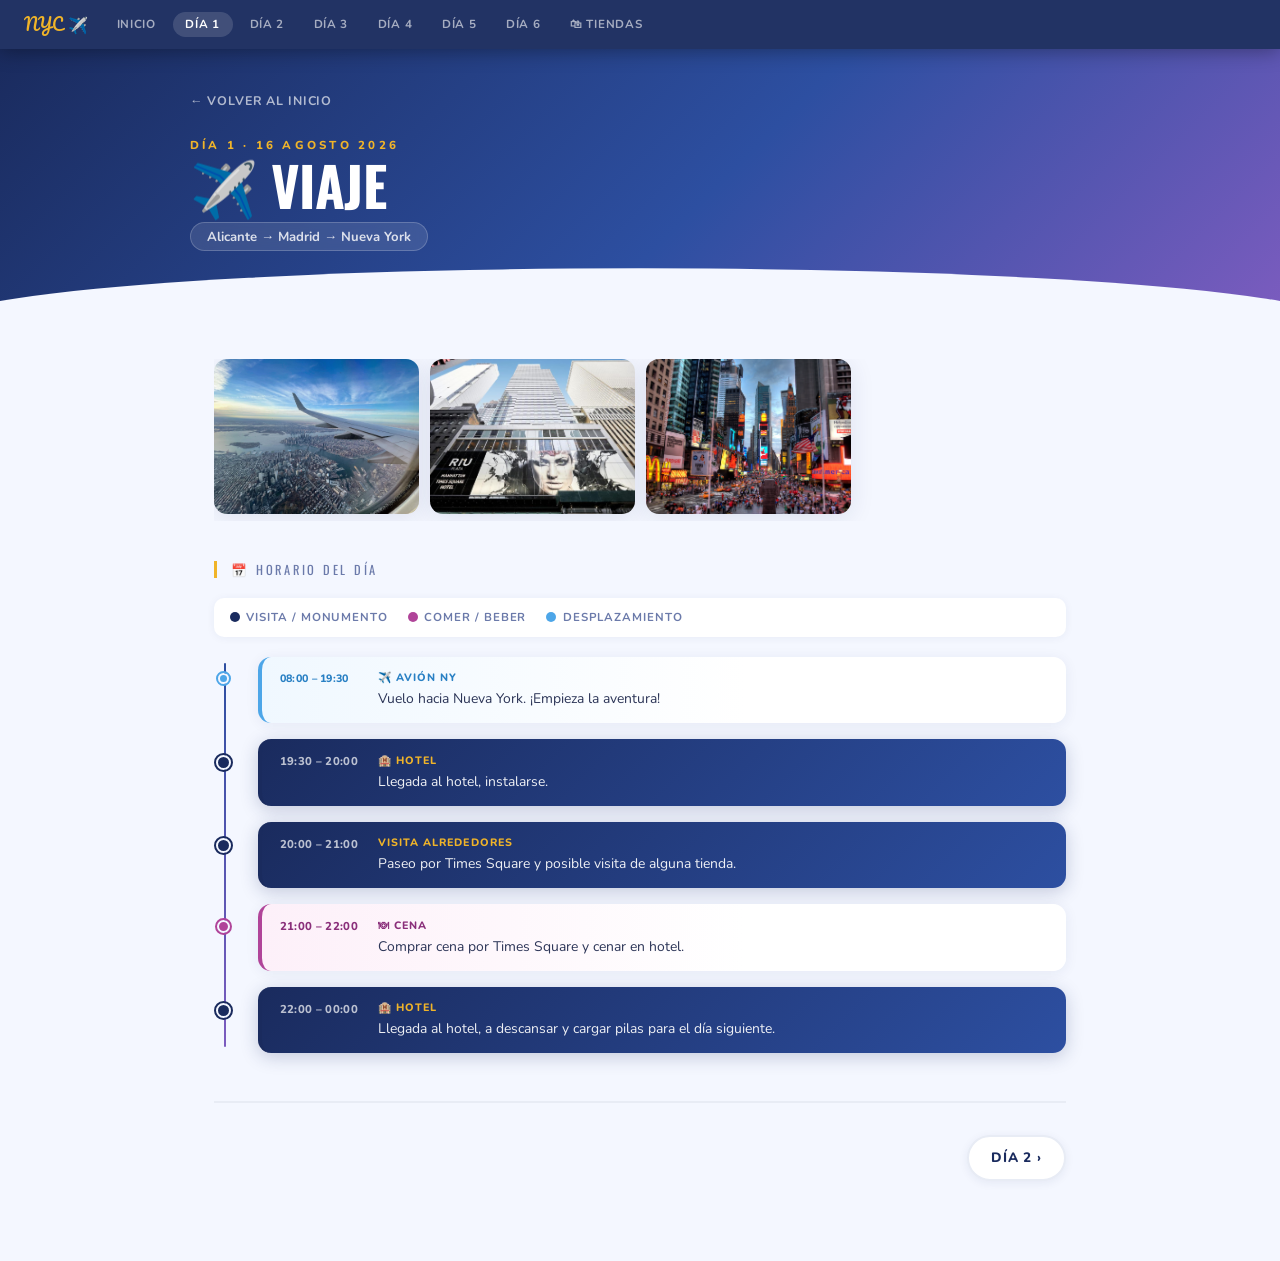
==== days/dia1.html @ d0b4cda3 "Add files via upload" ====
<!DOCTYPE html>
<html lang="es">
<head>
  <meta charset="UTF-8" /><meta name="viewport" content="width=device-width, initial-scale=1.0" />
  <title>Día 1 – Viaje | NYC 2026</title>
  <link rel="stylesheet" href="../css/style.css" />
</head>
<body>
  <nav class="site-nav">
    <span class="nav-logo">NYC ✈️</span>
    <a href="../index.html" class="nav-link">Inicio</a>
    <a href="dia1.html" class="nav-link active">Día 1</a>
    <a href="dia2.html" class="nav-link">Día 2</a>
    <a href="dia3.html" class="nav-link">Día 3</a>
    <a href="dia4.html" class="nav-link">Día 4</a>
    <a href="dia5.html" class="nav-link">Día 5</a>
    <a href="dia6.html" class="nav-link">Día 6</a>
    <a href="tiendas.html" class="nav-link">🛍 Tiendas</a>
  </nav>

  <header class="page-header">
    <div class="page-header-inner">
      <a href="../index.html" class="back-btn">← Volver al inicio</a>
      <p class="page-eyebrow">Día 1 · 16 Agosto 2026</p>
      <h1 class="page-title">✈️ Viaje</h1>
      <span class="page-date-badge">Alicante → Madrid → Nueva York</span>
    </div>
  </header>

  <main class="day-content">
    <div class="photo-gallery">
      <img src="../src/vuelo.jpeg" alt="NYC skyline" />
      <img src="../src/hotel.jpg" alt="Hotel" />
      <img src="../src/timessquare.jpg" alt="Times Square noche" />
    </div>

    <section class="timeline-section">
      <p class="timeline-heading">📅 Horario del día</p>
    <!-- Legend -->
    <div class="timeline-legend">
      <div class="legend-item"><div class="legend-dot" style="background:#1a2b5e"></div>Visita / Monumento</div>
      <div class="legend-item"><div class="legend-dot" style="background:#b04499"></div>Comer / Beber</div>
      <div class="legend-item"><div class="legend-dot" style="background:#4da6e8"></div>Desplazamiento</div>
    </div>
      <div class="timeline">

        <div class="timeline-item ev-transport">
          <div class="timeline-dot"></div>
          <div class="timeline-card">
            <div class="timeline-time">08:00 – 19:30</div>
            <div>
              <div class="timeline-label">✈️ Avión NY</div>
              <div class="timeline-desc">Vuelo hacia Nueva York. ¡Empieza la aventura!</div>
            </div>
          </div>
        </div>

        <div class="timeline-item ev-visit">
          <div class="timeline-dot"></div>
          <div class="timeline-card">
            <div class="timeline-time">19:30 – 20:00</div>
            <div>
              <div class="timeline-label">🏨 Hotel</div>
              <div class="timeline-desc">Llegada al hotel, instalarse.</div>
            </div>
          </div>
        </div>

        <div class="timeline-item ev-visit">
          <div class="timeline-dot"></div>
          <div class="timeline-card">
            <div class="timeline-time">20:00 – 21:00</div>
            <div>
              <div class="timeline-label">Visita alrededores</div>
              <div class="timeline-desc">Paseo por Times Square y posible visita de alguna tienda.</div>
            </div>
          </div>
        </div>

        <div class="timeline-item ev-food">
          <div class="timeline-dot"></div>
          <div class="timeline-card">
            <div class="timeline-time">21:00 – 22:00</div>
            <div>
              <div class="timeline-label">🍽 Cena</div>
              <div class="timeline-desc">Comprar cena por Times Square y cenar en hotel.</div>
            </div>
          </div>
        </div>

        <div class="timeline-item ev-visit">
          <div class="timeline-dot"></div>
          <div class="timeline-card">
            <div class="timeline-time">22:00 – 00:00</div>
            <div>
              <div class="timeline-label">🏨 Hotel</div>
              <div class="timeline-desc">Llegada al hotel, a descansar y cargar pilas para el día siguiente.</div>
            </div>
          </div>
        </div>

      </div>
    </section>

    <div class="day-nav-arrows">
      <span class="day-nav-btn day-nav-prev day-nav-disabled"></span>
      <a href="dia2.html" class="day-nav-btn day-nav-next">Día 2 ›</a>
    </div>
  </main>
  <script src="../js/lightbox.js"></script>
</body>
</html>
---- css/style.css ----
/* ============================
   VARIABLES & BASE
   ============================ */
@import url('https://fonts.googleapis.com/css2?family=Pacifico&family=Nunito:wght@400;600;700;800&family=Oswald:wght@600;700&display=swap');

:root {
  --navy:   #1a2b5e;
  --blue:   #2d4fa1;
  --purple: #7c5cbf;
  --pink:   #d63f8c;
  --gold:   #f0b429;
  --light:  #f4f7ff;
  --white:  #ffffff;
  --gray:   #e8ecf5;
  --text:   #2c3557;
  --muted:  #6b7aaa;
  --shadow: 0 4px 24px rgba(26,43,94,0.10);
  --radius: 18px;

  /* Timeline geometry — change these two to reposition everything at once */
  --tl-gutter: 2.75rem;   /* left padding of .timeline  */
  --tl-line-x: 0.6rem;    /* left of the vertical line inside .timeline  */
  --tl-dot-size: 13px;
}

*, *::before, *::after { box-sizing: border-box; margin: 0; padding: 0; }
html  { scroll-behavior: smooth; }
body  {
  font-family: 'Nunito', sans-serif;
  background: var(--light);
  color: var(--text);
  min-height: 100vh;
}
a { text-decoration: none; color: inherit; }
img { display: block; }

/* ============================
   NAV
   ============================ */
.site-nav {
  position: sticky;
  top: 0;
  z-index: 100;
  background: rgba(26,43,94,0.96);
  backdrop-filter: blur(14px);
  -webkit-backdrop-filter: blur(14px);
  padding: 0.65rem 1.5rem;
  display: flex;
  align-items: center;
  gap: 0.25rem;
  overflow-x: auto;
  scrollbar-width: none;
  box-shadow: 0 2px 20px rgba(0,0,0,0.35);
}
.site-nav::-webkit-scrollbar { display: none; }

.nav-logo {
  font-family: 'Pacifico', cursive;
  color: var(--gold);
  font-size: 1rem;
  margin-right: 0.75rem;
  white-space: nowrap;
  flex-shrink: 0;
  letter-spacing: 0.01em;
}

.nav-link {
  color: rgba(255,255,255,0.6);
  font-size: 0.73rem;
  font-weight: 700;
  letter-spacing: 0.06em;
  text-transform: uppercase;
  padding: 0.3rem 0.8rem;
  border-radius: 100px;
  transition: color 0.18s, background 0.18s;
  white-space: nowrap;
  flex-shrink: 0;
}
.nav-link:hover  { color: rgba(255,255,255,0.9); background: rgba(255,255,255,0.09); }
.nav-link.active { color: #fff; background: rgba(255,255,255,0.14); }

/* ============================
   HERO
   ============================ */
.hero {
  position: relative;
  min-height: 100vh;
  display: flex;
  flex-direction: column;
  align-items: center;
  justify-content: center;
  background: linear-gradient(160deg,#0f1b3d 0%,#1a2b5e 40%,#2d1b5e 70%,#1a0a2e 100%);
  overflow: hidden;
  padding: 2rem;
}

.hero-skyline {
  position: absolute;
  inset: auto 0 0;
  height: 48%;
  background: url('https://images.unsplash.com/photo-1534430480872-3498386e7856?w=1800&q=80')
              center bottom / cover no-repeat;
  opacity: 0.32;
  mask-image: linear-gradient(to top, black 30%, transparent 100%);
  -webkit-mask-image: linear-gradient(to top, black 30%, transparent 100%);
}

.hero-stars {
  position: absolute;
  inset: 0;
  background-image:
    radial-gradient(1.5px 1.5px at 18% 14%, #fff 0%, transparent 100%),
    radial-gradient(1px   1px   at 53% 22%, #fff 0%, transparent 100%),
    radial-gradient(1.5px 1.5px at 78% 9%,  #fff 0%, transparent 100%),
    radial-gradient(1px   1px   at 33% 38%, rgba(255,255,255,.55) 0%, transparent 100%),
    radial-gradient(2px   2px   at 68% 28%, rgba(255,255,255,.75) 0%, transparent 100%),
    radial-gradient(1px   1px   at 88% 48%, rgba(255,255,255,.45) 0%, transparent 100%),
    radial-gradient(1px   1px   at  9% 58%, rgba(255,255,255,.38) 0%, transparent 100%);
  pointer-events: none;
}

.hero-content {
  position: relative;
  z-index: 2;
  text-align: center;
  max-width: 820px;
}

.hero-eyebrow {
  font-size: 0.8rem;
  font-weight: 700;
  letter-spacing: 0.28em;
  text-transform: uppercase;
  color: var(--gold);
  margin-bottom: 0.5rem;
  opacity: 0.9;
}

.hero-subtitle {
  font-family: 'Pacifico', cursive;
  font-size: clamp(1.1rem, 2.8vw, 1.7rem);
  color: rgba(255,255,255,0.65);
  margin-bottom: 0.2rem;
}

.hero-title {
  font-family: 'Oswald', sans-serif;
  font-size: clamp(3.5rem, 11vw, 7.5rem);
  font-weight: 700;
  color: var(--white);
  line-height: 0.88;
  letter-spacing: -0.02em;
  text-transform: uppercase;
  text-shadow: 0 0 80px rgba(124,92,191,0.45);
}
.hero-title span { color: var(--gold); display: block; }

.hero-dates {
  margin-top: 1.75rem;
  display: inline-flex;
  align-items: center;
  gap: 0.8rem;
  background: rgba(255,255,255,0.08);
  border: 1px solid rgba(255,255,255,0.16);
  border-radius: 100px;
  padding: 0.5rem 1.6rem;
  color: rgba(255,255,255,0.8);
  font-size: 0.92rem;
  font-weight: 600;
  backdrop-filter: blur(10px);
}
.hero-dates .dot { width: 5px; height: 5px; border-radius: 50%; background: var(--gold); flex-shrink:0; }

.hero-scroll-hint {
  margin-top: 2.25rem;
  color: rgba(255,255,255,0.35);
  font-size: 0.75rem;
  letter-spacing: 0.18em;
  text-transform: uppercase;
  animation: bounce 2.2s ease-in-out infinite;
}
@keyframes bounce {
  0%,100% { transform: translateY(0); }
  50%      { transform: translateY(7px); }
}

/* ============================
   DAY CARDS GRID
   ============================ */
.days-section {
  padding: 4rem 1.75rem 5rem;
  max-width: 1120px;
  margin: 0 auto;
}

.section-title {
  font-family: 'Oswald', sans-serif;
  font-size: 1rem;
  letter-spacing: 0.22em;
  text-transform: uppercase;
  color: var(--muted);
  text-align: center;
  margin-bottom: 2.5rem;
}

.days-grid {
  display: grid;
  grid-template-columns: repeat(3, 1fr);
  gap: 1.5rem;
}
/* Shops card spans full row */
.day-card.shops-card {
  grid-column: 1 / -1;
  display: grid;
  grid-template-columns: 320px 1fr;
}
.day-card.shops-card .day-card-img {
  height: 100%;
  min-height: 160px;
}
.day-card.shops-card .day-card-body {
  display: flex;
  align-items: center;
  gap: 2rem;
  padding: 1.5rem 2rem;
}
.day-card.shops-card .day-card-title {
  font-size: 1.6rem;
}
.day-card.shops-card .day-card-date {
  font-size: 0.9rem;
}

.day-card {
  background: var(--white);
  border-radius: var(--radius);
  overflow: hidden;
  box-shadow: var(--shadow);
  transition: transform 0.22s, box-shadow 0.22s;
  cursor: pointer;
  display: block;
}
.day-card:hover {
  transform: translateY(-5px);
  box-shadow: 0 14px 44px rgba(26,43,94,0.17);
}

.day-card-img {
  width: 100%;
  height: 185px;
  object-fit: cover;
}

.day-card-body { padding: 1.2rem 1.4rem 1.4rem; }

.day-card-num {
  font-size: 0.68rem;
  font-weight: 800;
  letter-spacing: 0.22em;
  text-transform: uppercase;
  color: var(--purple);
  margin-bottom: 0.2rem;
}

.day-card-title {
  font-family: 'Oswald', sans-serif;
  font-size: 1.25rem;
  font-weight: 700;
  color: var(--navy);
  text-transform: uppercase;
  line-height: 1.1;
  margin-bottom: 0.35rem;
}

.day-card-date {
  font-size: 0.8rem;
  color: var(--muted);
  font-weight: 600;
}

.day-card-arrow {
  display: flex;
  justify-content: flex-end;
  margin-top: 1rem;
}
.day-card-arrow span {
  background: var(--navy);
  color: #fff;
  border-radius: 50%;
  width: 30px;
  height: 30px;
  display: flex;
  align-items: center;
  justify-content: center;
  font-size: 0.95rem;
  transition: background 0.18s;
}
.day-card:hover .day-card-arrow span { background: var(--purple); }

/* Shops card accent */
.day-card.shops-card .day-card-num           { color: var(--pink); }
.day-card.shops-card .day-card-title         { color: var(--pink); }
.day-card.shops-card .day-card-arrow span    { background: var(--pink); }
.day-card.shops-card:hover .day-card-arrow span { background: #b02070; }

/* ============================
   PAGE HEADER (inner pages)
   ============================ */
.page-header {
  background: linear-gradient(135deg, var(--navy) 0%, var(--blue) 55%, var(--purple) 100%);
  padding: 2.5rem 2rem 4.5rem;
  position: relative;
  overflow: hidden;
}
/* Curved bottom wave */
.page-header::after {
  content: '';
  position: absolute;
  bottom: -1px;
  left: 0;
  width: 100%;
  height: 56px;
  background: var(--light);
  clip-path: ellipse(55% 100% at 50% 100%);
}

.page-header-inner {
  max-width: 900px;
  margin: 0 auto;
  position: relative;
  z-index: 1;
}

.back-btn {
  display: inline-flex;
  align-items: center;
  gap: 0.35rem;
  color: rgba(255,255,255,0.65);
  font-size: 0.78rem;
  font-weight: 700;
  letter-spacing: 0.07em;
  text-transform: uppercase;
  margin-bottom: 1.75rem;
  transition: color 0.18s;
}
.back-btn:hover { color: #fff; }

.page-eyebrow {
  font-size: 0.72rem;
  font-weight: 800;
  letter-spacing: 0.28em;
  text-transform: uppercase;
  color: var(--gold);
  margin-bottom: 0.35rem;
}

.page-title {
  font-family: 'Oswald', sans-serif;
  font-size: clamp(2rem, 6vw, 3.4rem);
  font-weight: 700;
  color: #fff;
  text-transform: uppercase;
  line-height: 1;
  letter-spacing: -0.01em;
  margin-bottom: 0.6rem;
}

.page-date-badge {
  display: inline-block;
  background: rgba(255,255,255,0.11);
  border: 1px solid rgba(255,255,255,0.2);
  border-radius: 100px;
  padding: 0.28rem 1rem;
  font-size: 0.82rem;
  font-weight: 700;
  color: rgba(255,255,255,0.82);
  backdrop-filter: blur(8px);
}

/* Shops variant header */
.shops-header {
  background: linear-gradient(135deg,#2d0a3e 0%,#5c1a7a 45%,#d63f8c 100%);
}
.shops-header .page-eyebrow { color: #ffda6a; }

/* ============================
   MAIN CONTENT AREA
   ============================ */
.day-content {
  max-width: 900px;
  margin: 0 auto;
  padding: 2.25rem 1.5rem 5rem;
}

/* ============================
   PHOTO GALLERY
   ============================ */
.photo-gallery {
  display: flex;
  gap: 0.7rem;
  margin-bottom: 2.5rem;
  overflow-x: auto;
  padding-bottom: 0.4rem;
  scrollbar-width: thin;
  scrollbar-color: var(--gray) transparent;
}
.photo-gallery::-webkit-scrollbar       { height: 4px; }
.photo-gallery::-webkit-scrollbar-track { background: transparent; }
.photo-gallery::-webkit-scrollbar-thumb { background: var(--gray); border-radius: 2px; }

.photo-gallery img {
  height: 155px;
  width: 205px;
  object-fit: cover;
  border-radius: 13px;
  flex-shrink: 0;
  box-shadow: var(--shadow);
  cursor: zoom-in;
  transition: transform 0.2s, box-shadow 0.2s;
}
.photo-gallery img:hover {
  transform: scale(1.03);
  box-shadow: 0 8px 30px rgba(26,43,94,0.18);
}

/* ── Lightbox ── */
.lightbox-overlay {
  display: none;
  position: fixed;
  inset: 0;
  z-index: 9999;
  background: rgba(5,10,30,0.92);
  align-items: center;
  justify-content: center;
  cursor: zoom-out;
  backdrop-filter: blur(6px);
}
.lightbox-overlay.open { display: flex; }
/* inner wrapper: image + arrows overlaid on top of it */
.lightbox-inner {
  position: relative;
  display: inline-flex;
  align-items: center;
  justify-content: center;
  cursor: default;
  max-width: calc(100vw - 2rem);
  max-height: 88vh;
}
.lightbox-inner img {
  display: block;
  max-width: calc(100vw - 140px);
  max-height: 88vh;
  border-radius: 14px;
  box-shadow: 0 24px 80px rgba(0,0,0,0.6);
  cursor: default;
  animation: lbIn 0.22s ease;
}
@keyframes lbIn {
  from { opacity: 0; transform: scale(0.92); }
  to   { opacity: 1; transform: scale(1); }
}
.lightbox-close {
  position: fixed;
  top: 1.25rem;
  right: 1.5rem;
  color: rgba(255,255,255,0.7);
  font-size: 2rem;
  cursor: pointer;
  line-height: 1;
  transition: color 0.15s;
  z-index: 10000;
}
.lightbox-close:hover { color: #fff; }

/* ============================
   TIMELINE  — fixed alignment
   ============================ */
.timeline-section { margin-bottom: 2.5rem; }

.timeline-heading {
  font-family: 'Oswald', sans-serif;
  font-size: 0.78rem;
  letter-spacing: 0.22em;
  text-transform: uppercase;
  color: var(--muted);
  margin-bottom: 1.25rem;
  padding-left: 0.9rem;
  border-left: 3px solid var(--gold);
  line-height: 1.4;
}

/*
  Layout:
    |<--- var(--tl-gutter) --->|  card content
    |  line at var(--tl-line-x) |
    dot centered ON the line
*/
.timeline {
  position: relative;
  padding-left: var(--tl-gutter);
}

/* Vertical line */
.timeline::before {
  content: '';
  position: absolute;
  left: var(--tl-line-x);
  top: calc(var(--tl-dot-size) / 2);      /* start at centre of first dot */
  bottom: calc(var(--tl-dot-size) / 2);   /* end at centre of last dot   */
  width: 2px;
  background: linear-gradient(to bottom, var(--blue), var(--purple));
  border-radius: 2px;
}

.timeline-item {
  position: relative;
  margin-bottom: 1rem;
}
.timeline-item:last-child { margin-bottom: 0; }

/* Dot — horizontally centred on the line */
.timeline-dot {
  position: absolute;
  /* left: line_x - dot_size/2  so the dot centre = line centre */
  left: calc(var(--tl-line-x) - (var(--tl-dot-size) / 2) - var(--tl-gutter));
  top: 1rem;    /* vertical align roughly with first line of card text */
  width:  var(--tl-dot-size);
  height: var(--tl-dot-size);
  border-radius: 50%;
  background: var(--blue);
  border: 2.5px solid var(--light);
  outline: 2px solid var(--blue);
  transition: background 0.18s, outline-color 0.18s;
  flex-shrink: 0;
}
.timeline-item:hover .timeline-dot {
  background: var(--purple);
  outline-color: var(--purple);
}

/* Card */
.timeline-card {
  background: var(--white);
  border-radius: 13px;
  padding: 0.85rem 1.1rem;
  box-shadow: 0 2px 14px rgba(26,43,94,0.07);
  display: flex;
  gap: 1rem;
  align-items: flex-start;
  transition: box-shadow 0.18s;
  border-left: 4px solid transparent;
}
.timeline-card:hover { box-shadow: 0 5px 22px rgba(26,43,94,0.13); }

/* ── Event type: VISIT (monument) — inverted: dark bg, white text ── */
.timeline-item.ev-visit .timeline-card {
  border-left-color: #1a2b5e;
  background: linear-gradient(135deg, #1a2b5e 0%, #2d4fa1 100%);
  box-shadow: 0 4px 18px rgba(26,43,94,0.22);
}
.timeline-item.ev-visit .timeline-card:hover {
  box-shadow: 0 6px 28px rgba(26,43,94,0.35);
}
.timeline-item.ev-visit .timeline-dot {
  background: #1a2b5e;
  outline-color: #1a2b5e;
  border-color: var(--light);
  width: 15px;
  height: 15px;
  left: calc(var(--tl-line-x) - 7.5px - var(--tl-gutter));
}
.timeline-item.ev-visit .timeline-label { color: #f0b429; }
.timeline-item.ev-visit .timeline-time  { color: rgba(255,255,255,0.7); }
.timeline-item.ev-visit .timeline-desc  { color: rgba(255,255,255,0.92); }

/* ── Event type: FOOD (eat, drink) — pink-purple mix ── */
.timeline-item.ev-food .timeline-card {
  border-left-color: #b04499;
  background: linear-gradient(to right, #fdf0f9, var(--white) 60%);
}
.timeline-item.ev-food .timeline-dot {
  background: #b04499;
  outline-color: #b04499;
}
.timeline-item.ev-food .timeline-label { color: #8a2f7a; }
.timeline-item.ev-food .timeline-time  { color: #8a2f7a; }

/* ── Event type: TRANSPORT (walk, metro, ferry) — light blue ── */
.timeline-item.ev-transport .timeline-card {
  border-left-color: #4da6e8;
  background: linear-gradient(to right, #f0f8ff, var(--white) 60%);
}
.timeline-item.ev-transport .timeline-dot {
  background: #4da6e8;
  outline-color: #4da6e8;
  width: 11px;
  height: 11px;
  left: calc(var(--tl-line-x) - 5.5px - var(--tl-gutter));
}
.timeline-item.ev-transport .timeline-label { color: #2980c4; }
.timeline-item.ev-transport .timeline-time  { color: #2980c4; font-size: 0.67rem; }

/* Legend */
.timeline-legend {
  display: flex;
  gap: 1.25rem;
  flex-wrap: wrap;
  margin-bottom: 1.25rem;
  padding: 0.7rem 1rem;
  background: var(--white);
  border-radius: 10px;
  box-shadow: 0 1px 8px rgba(26,43,94,0.06);
}
.legend-item {
  display: flex;
  align-items: center;
  gap: 0.4rem;
  font-size: 0.72rem;
  font-weight: 700;
  color: var(--muted);
  text-transform: uppercase;
  letter-spacing: 0.08em;
}
.legend-dot {
  width: 10px;
  height: 10px;
  border-radius: 50%;
  flex-shrink: 0;
}

.timeline-time {
  min-width: 82px;
  font-size: 0.71rem;
  font-weight: 800;
  color: var(--blue);
  letter-spacing: 0.03em;
  line-height: 1.35;
  padding-top: 0.1rem;
  flex-shrink: 0;
}

.timeline-label {
  font-size: 0.67rem;
  font-weight: 800;
  text-transform: uppercase;
  letter-spacing: 0.1em;
  color: var(--purple);
  margin-bottom: 0.2rem;
}

.timeline-desc {
  font-size: 0.87rem;
  color: var(--text);
  line-height: 1.52;
}

@keyframes fadeSlide {
  from { opacity: 0; transform: translateX(-6px); }
  to   { opacity: 1; transform: translateX(0); }
}
.timeline-item { animation: fadeSlide 0.35s ease both; }

/* ============================
   MAPS SECTION
   ============================ */
.maps-section {
  background: var(--white);
  border-radius: var(--radius);
  padding: 1.4rem 1.5rem;
  margin-bottom: 2.5rem;
  box-shadow: var(--shadow);
  border-left: 4px solid var(--blue);
}

.maps-section h3 {
  font-family: 'Oswald', sans-serif;
  font-size: 0.82rem;
  letter-spacing: 0.2em;
  text-transform: uppercase;
  color: var(--navy);
  margin-bottom: 0.8rem;
  display: flex;
  align-items: center;
  gap: 0.5rem;
}

.maps-link-placeholder {
  display: flex;
  align-items: center;
  gap: 0.75rem;
  padding: 0.75rem 1rem;
  background: var(--gray);
  border-radius: 10px;
  font-size: 0.83rem;
  color: var(--muted);
  font-style: italic;
  line-height: 1.4;
}

.maps-link-btn {
  display: inline-flex;
  align-items: center;
  gap: 0.45rem;
  padding: 0.55rem 1.2rem;
  background: var(--blue);
  color: #fff;
  border-radius: 100px;
  font-size: 0.83rem;
  font-weight: 700;
  transition: background 0.18s, transform 0.18s;
}
.maps-link-btn:hover { background: var(--navy); transform: translateY(-1px); }

.maps-img-placeholder {
  margin-top: 0.8rem;
  width: 100%;
  height: 155px;
  background: var(--gray);
  border-radius: 10px;
  display: flex;
  align-items: center;
  justify-content: center;
  color: var(--muted);
  font-size: 0.8rem;
  font-style: italic;
  border: 2px dashed #c4cde8;
}

/* ============================
   SHOPS PAGE
   ============================ */
.shops-progress {
  background: var(--white);
  border-radius: var(--radius);
  padding: 1.15rem 1.5rem;
  margin-bottom: 1.75rem;
  box-shadow: var(--shadow);
  display: flex;
  align-items: center;
  gap: 1.25rem;
}

.shops-progress-label {
  font-size: 0.78rem;
  font-weight: 700;
  color: var(--muted);
  text-transform: uppercase;
  letter-spacing: 0.1em;
  white-space: nowrap;
}

.progress-bar-wrap {
  flex: 1;
  height: 9px;
  background: var(--gray);
  border-radius: 100px;
  overflow: hidden;
}

.progress-bar {
  height: 100%;
  background: linear-gradient(to right, var(--purple), var(--pink));
  border-radius: 100px;
  transition: width 0.4s ease;
  min-width: 0;
}

.shops-progress-count {
  font-size: 1.15rem;
  font-weight: 800;
  color: var(--purple);
  white-space: nowrap;
}

.reset-btn {
  background: none;
  border: 1.5px solid var(--gray);
  border-radius: 100px;
  padding: 0.3rem 0.9rem;
  font-size: 0.72rem;
  font-weight: 700;
  color: var(--muted);
  cursor: pointer;
  transition: border-color 0.18s, color 0.18s;
  font-family: 'Nunito', sans-serif;
  white-space: nowrap;
}
.reset-btn:hover { border-color: var(--pink); color: var(--pink); }

.shops-grid {
  display: grid;
  grid-template-columns: repeat(auto-fill, minmax(300px, 1fr));
  gap: 1.1rem;
}

.shop-card {
  background: var(--white);
  border-radius: var(--radius);
  padding: 1.15rem 1.35rem;
  box-shadow: var(--shadow);
  display: flex;
  gap: 0.9rem;
  align-items: flex-start;
  transition: box-shadow 0.2s, transform 0.2s;
  border-left: 4px solid transparent;
}
.shop-card:hover { transform: translateY(-2px); box-shadow: 0 8px 32px rgba(26,43,94,0.13); }
.shop-card.visited {
  background: linear-gradient(135deg,#f0f7ff,#f7f0ff);
  border-left-color: var(--purple);
}

/* Custom checkbox */
.shop-checkbox {
  width: 22px;
  height: 22px;
  min-width: 22px;
  border-radius: 7px;
  border: 2.5px solid var(--gray);
  cursor: pointer;
  appearance: none;
  -webkit-appearance: none;
  background: #fff;
  margin-top: 0.15rem;
  transition: background 0.18s, border-color 0.18s;
  position: relative;
  flex-shrink: 0;
}
.shop-checkbox:checked {
  background: var(--purple);
  border-color: var(--purple);
}
.shop-checkbox:checked::after {
  content: '✓';
  position: absolute;
  inset: 0;
  display: flex;
  align-items: center;
  justify-content: center;
  color: #fff;
  font-size: 12px;
  font-weight: 800;
  /* ::after on input doesn't work in all browsers; handled via label trick in CSS below */
}
/* Fallback tick via outline */
.shop-checkbox:focus-visible { outline: 3px solid var(--blue); outline-offset: 2px; }

.shop-info { flex: 1; min-width: 0; }

.shop-name {
  font-family: 'Oswald', sans-serif;
  font-size: 0.97rem;
  font-weight: 700;
  color: var(--navy);
  text-transform: uppercase;
  letter-spacing: 0.05em;
  margin-bottom: 0.2rem;
  line-height: 1.2;
}
.shop-card.visited .shop-name { color: var(--purple); }

.shop-desc {
  font-size: 0.8rem;
  color: var(--muted);
  line-height: 1.45;
  margin-bottom: 0.5rem;
}

.shop-days { display: flex; flex-wrap: wrap; gap: 0.28rem; }

.shop-day-tag {
  font-size: 0.65rem;
  font-weight: 800;
  padding: 0.12rem 0.48rem;
  border-radius: 100px;
  background: var(--gray);
  color: var(--blue);
  text-transform: uppercase;
  letter-spacing: 0.08em;
}

/* ============================
   RESPONSIVE
   ============================ */
@media (max-width: 680px) {
  .days-grid           { grid-template-columns: 1fr 1fr; gap: 0.9rem; }
  .day-card-img        { height: 130px; }
  .day-card-title      { font-size: 1rem; }
  .day-card.shops-card          { grid-template-columns: 1fr; }
  .day-card.shops-card .day-card-img { height: 130px; min-height: unset; }
  .day-card.shops-card .day-card-body { flex-direction: column; gap: 0.5rem; padding: 1rem 1.2rem 1.2rem; }
  .day-card.shops-card .day-card-title { font-size: 1.2rem; }

  .timeline-card       { flex-direction: column; gap: 0.3rem; }
  .timeline-time       { min-width: unset; }

  .shops-grid          { grid-template-columns: 1fr; }
  .shops-progress      { flex-wrap: wrap; gap: 0.65rem; }
  .shops-progress-label{ width: 100%; }

  .photo-gallery img   { height: 115px; width: 155px; }

  .site-nav            { padding: 0.55rem 0.9rem; }
  .page-header         { padding: 2rem 1.25rem 4rem; }
  .day-content         { padding: 1.75rem 1.1rem 4rem; }
}

@media (max-width: 400px) {
  .days-grid           { grid-template-columns: 1fr; }
  :root                { --tl-gutter: 2.25rem; }
}

@media (max-width: 900px) {
  .days-grid { grid-template-columns: 1fr 1fr; }
  .day-card.shops-card { grid-column: 1 / -1; }
}

/* ============================
   SHARED NOTICE BANNER
   ============================ */
.shared-notice {
  background: linear-gradient(135deg, #eef3ff, #f5eeff);
  border: 1.5px solid #c8d4f8;
  border-radius: 12px;
  padding: 0.85rem 1.2rem;
  margin-bottom: 1.5rem;
  font-size: 0.84rem;
  color: var(--navy);
  line-height: 1.45;
  display: flex;
  align-items: center;
  gap: 0.5rem;
}
.shared-notice strong { color: var(--purple); }

/* ============================
   SHOPS FILTER BAR
   ============================ */
.shops-filter {
  display: flex;
  flex-wrap: wrap;
  gap: 0.5rem;
  margin-bottom: 1.5rem;
}
.filter-btn {
  padding: 0.4rem 1rem;
  border-radius: 100px;
  border: 2px solid var(--gray);
  background: var(--white);
  color: var(--muted);
  font-family: 'Nunito', sans-serif;
  font-size: 0.75rem;
  font-weight: 800;
  letter-spacing: 0.08em;
  text-transform: uppercase;
  cursor: pointer;
  transition: all 0.18s;
}
.filter-btn:hover { border-color: var(--purple); color: var(--purple); }
.filter-btn.active {
  background: var(--navy);
  border-color: var(--navy);
  color: #fff;
}
.shop-card.hidden { display: none; }

/* ============================
   SYNC STATUS INDICATOR
   ============================ */
.shared-notice {
  justify-content: space-between;
  flex-wrap: wrap;
  gap: 0.5rem;
}
.sync-status {
  font-size: 0.75rem;
  font-weight: 700;
  white-space: nowrap;
  color: #94a3b8;
  letter-spacing: 0.02em;
  transition: color 0.3s;
}

/* ============================
   DAY NAVIGATION ARROWS
   ============================ */
.day-nav-arrows {
  display: flex;
  justify-content: space-between;
  align-items: center;
  margin-top: 3rem;
  padding-top: 2rem;
  border-top: 2px solid var(--gray);
  gap: 1rem;
}

.day-nav-btn {
  display: inline-flex;
  align-items: center;
  gap: 0.5rem;
  padding: 0.7rem 1.4rem;
  background: var(--white);
  border: 2px solid var(--gray);
  border-radius: 100px;
  font-family: 'Nunito', sans-serif;
  font-size: 0.85rem;
  font-weight: 800;
  color: var(--navy);
  text-transform: uppercase;
  letter-spacing: 0.06em;
  transition: all 0.18s;
  box-shadow: 0 2px 10px rgba(26,43,94,0.07);
}
.day-nav-btn:hover {
  background: var(--navy);
  border-color: var(--navy);
  color: #fff;
  transform: translateY(-2px);
  box-shadow: 0 6px 20px rgba(26,43,94,0.18);
}
.day-nav-prev { margin-right: auto; }
.day-nav-next { margin-left: auto; }
.day-nav-disabled {
  visibility: hidden;
  pointer-events: none;
  /* same size as a real button so the other side stays pushed to its edge */
  padding: 0.7rem 1.4rem;
  min-width: 100px;
}

/* ============================
   LIGHTBOX — ARROWS & COUNTER
   ============================ */
.lightbox-arrow {
  position: absolute;
  top: 50%;
  transform: translateY(-50%);
  background: rgba(255,255,255,0.13);
  border: 2px solid rgba(255,255,255,0.28);
  color: #fff;
  font-size: 2rem;
  line-height: 1;
  width: 52px;
  height: 52px;
  border-radius: 50%;
  cursor: pointer;
  display: flex;
  align-items: center;
  justify-content: center;
  transition: background 0.18s, transform 0.18s;
  z-index: 10001;
  backdrop-filter: blur(4px);
  flex-shrink: 0;
}
.lightbox-arrow:hover {
  background: rgba(255,255,255,0.28);
  transform: translateY(-50%) scale(1.1);
}
.lightbox-prev { left:  -70px; }
.lightbox-next { right: -70px; }

.lightbox-counter {
  position: fixed;
  bottom: 1.5rem;
  left: 50%;
  transform: translateX(-50%);
  color: rgba(255,255,255,0.65);
  font-size: 0.8rem;
  font-weight: 700;
  letter-spacing: 0.12em;
  z-index: 10001;
}

@media (max-width: 600px) {
  .lightbox-arrow     { width: 36px; height: 36px; font-size: 1.4rem; }
  .lightbox-prev      { left:  -46px; }
  .lightbox-next      { right: -46px; }
  .lightbox-inner img { max-width: calc(100vw - 120px); }
  .day-nav-btn        { padding: 0.6rem 1rem; font-size: 0.78rem; }
  .day-nav-disabled   { min-width: 80px; }
}
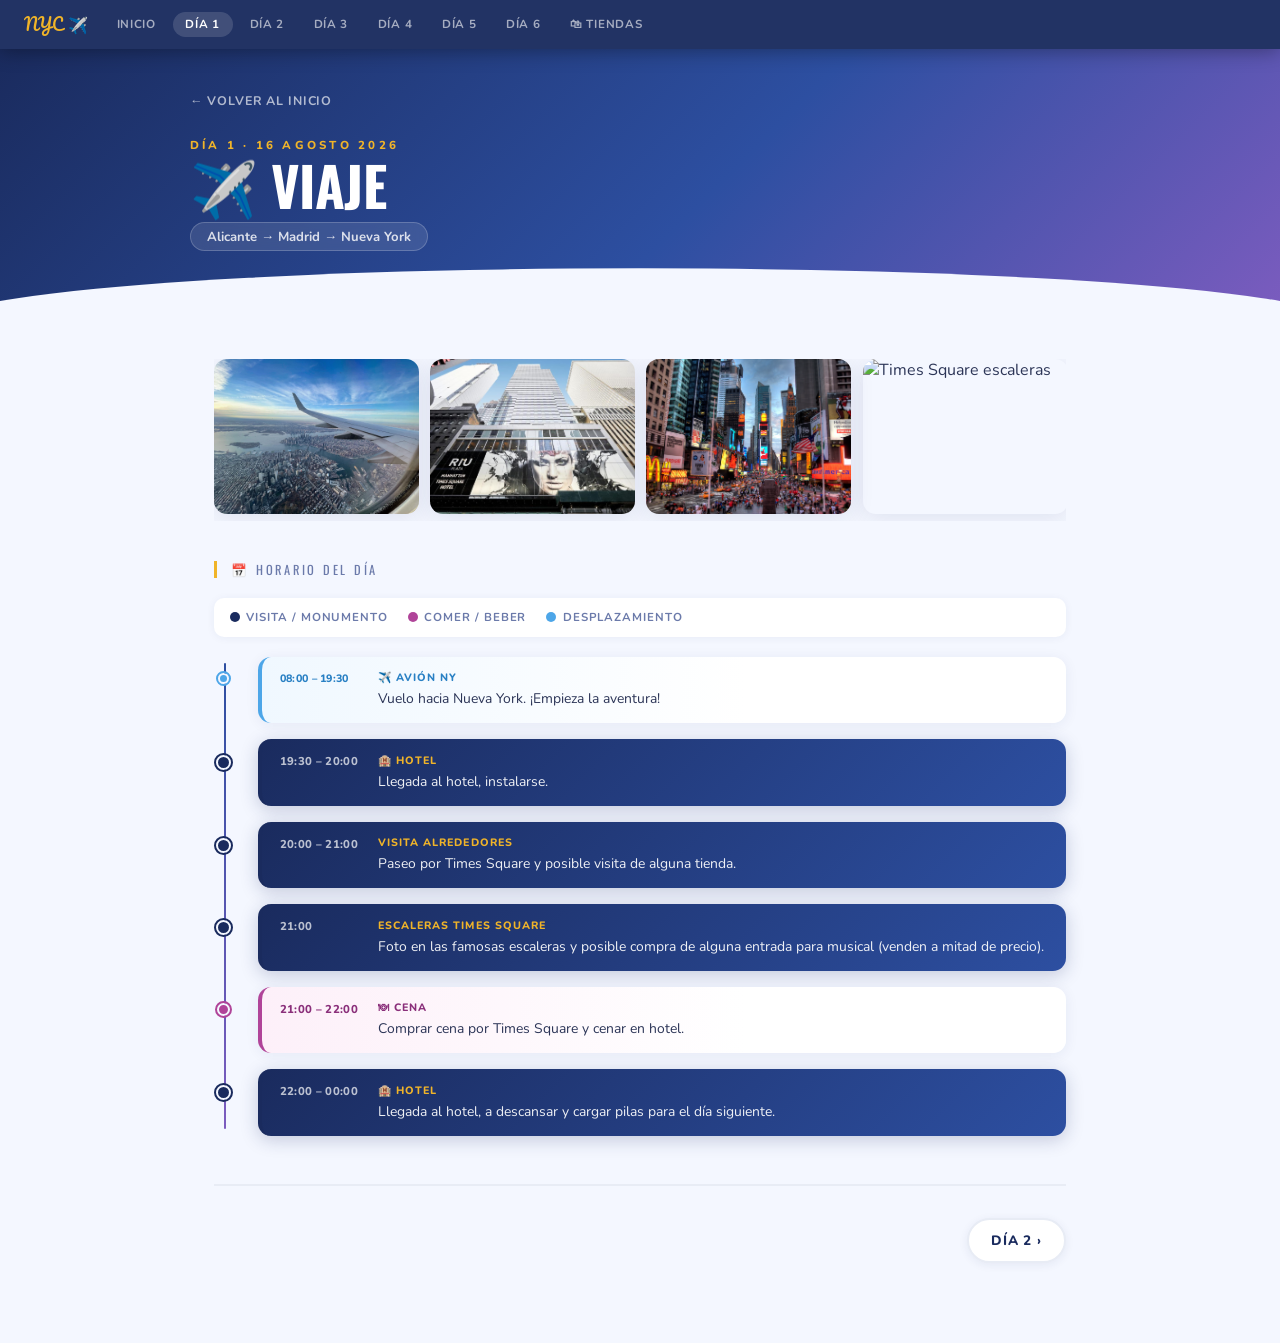
==== commit 116b2565: "Día 1 terminado Added an image of escalators and a timeline event for visiting Times Square." ====
--- a/days/dia1.html
+++ b/days/dia1.html
@@ -32,6 +32,7 @@
       <img src="../src/vuelo.jpeg" alt="NYC skyline" />
       <img src="../src/hotel.jpg" alt="Hotel" />
       <img src="../src/timessquare.jpg" alt="Times Square noche" />
+      <img src="../src/escaleras.jpg" alt="Times Square escaleras" />
     </div>
 
     <section class="timeline-section">
@@ -77,6 +78,17 @@
           </div>
         </div>
 
+        <div class="timeline-item ev-visit">
+          <div class="timeline-dot"></div>
+          <div class="timeline-card">
+            <div class="timeline-time">21:00</div>
+            <div>
+              <div class="timeline-label">Escaleras Times Square</div>
+              <div class="timeline-desc">Foto en las famosas escaleras y posible compra de alguna entrada para musical (venden a mitad de precio).</div>
+            </div>
+          </div>
+        </div>
+
         <div class="timeline-item ev-food">
           <div class="timeline-dot"></div>
           <div class="timeline-card">
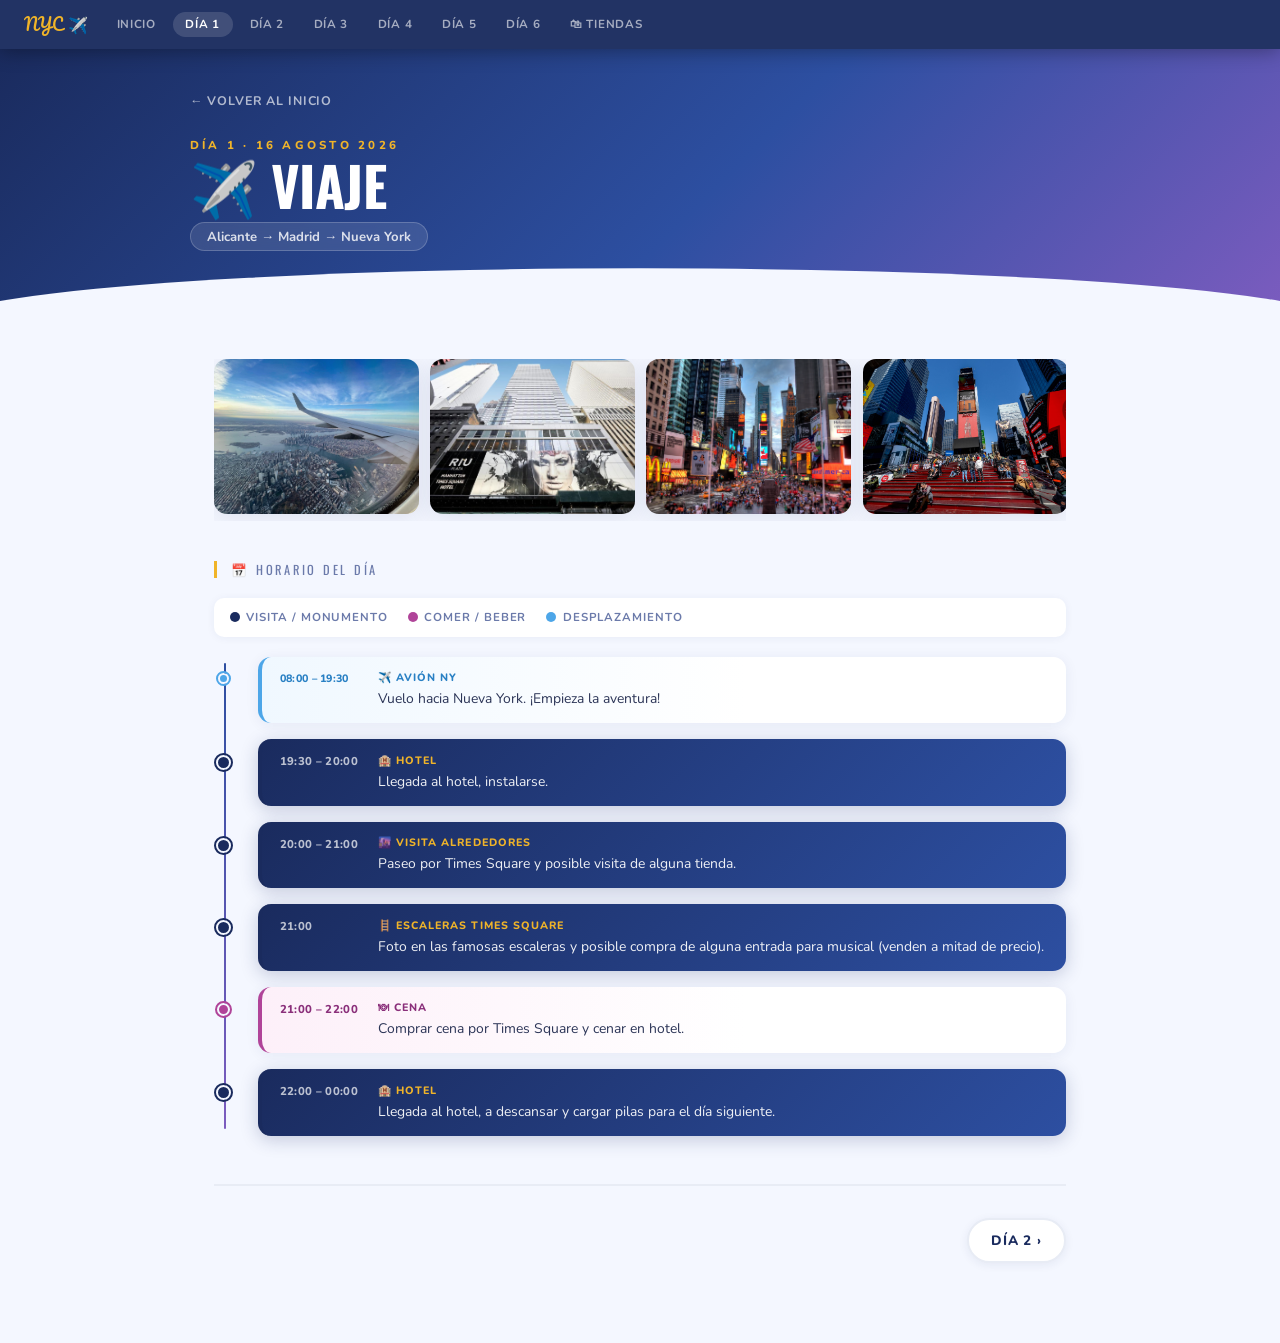
==== commit 7c247406: "Add emojis dia1.html" ====
--- a/days/dia1.html
+++ b/days/dia1.html
@@ -72,7 +72,7 @@
           <div class="timeline-card">
             <div class="timeline-time">20:00 – 21:00</div>
             <div>
-              <div class="timeline-label">Visita alrededores</div>
+              <div class="timeline-label">🌆 Visita alrededores</div>
               <div class="timeline-desc">Paseo por Times Square y posible visita de alguna tienda.</div>
             </div>
           </div>
@@ -83,7 +83,7 @@
           <div class="timeline-card">
             <div class="timeline-time">21:00</div>
             <div>
-              <div class="timeline-label">Escaleras Times Square</div>
+              <div class="timeline-label">🪜 Escaleras Times Square</div>
               <div class="timeline-desc">Foto en las famosas escaleras y posible compra de alguna entrada para musical (venden a mitad de precio).</div>
             </div>
           </div>
--- a/css/style.css
+++ b/css/style.css
@@ -54,6 +54,29 @@
 }
 .site-nav::-webkit-scrollbar { display: none; }
 
+.maps-link-btn {
+  display: inline-flex;
+  align-items: center;
+  gap: 0.5rem;
+  padding: 0.55rem 1.2rem;
+  background: var(--blue);
+  color: #fff;
+  border-radius: 100px;
+  font-size: 0.83rem;
+  font-weight: 700;
+  margin-bottom: 0.6rem;
+  transition: background 0.18s;
+}
+.maps-link-btn:hover { background: var(--navy); }
+
+.mapa-dia {
+  width: 80%;
+  height: auto;
+  display: block;
+  margin: 0.75rem auto 0;
+  border-radius: 12px;
+  box-shadow: var(--shadow);
+}
 .nav-logo {
   font-family: 'Pacifico', cursive;
   color: var(--gold);
